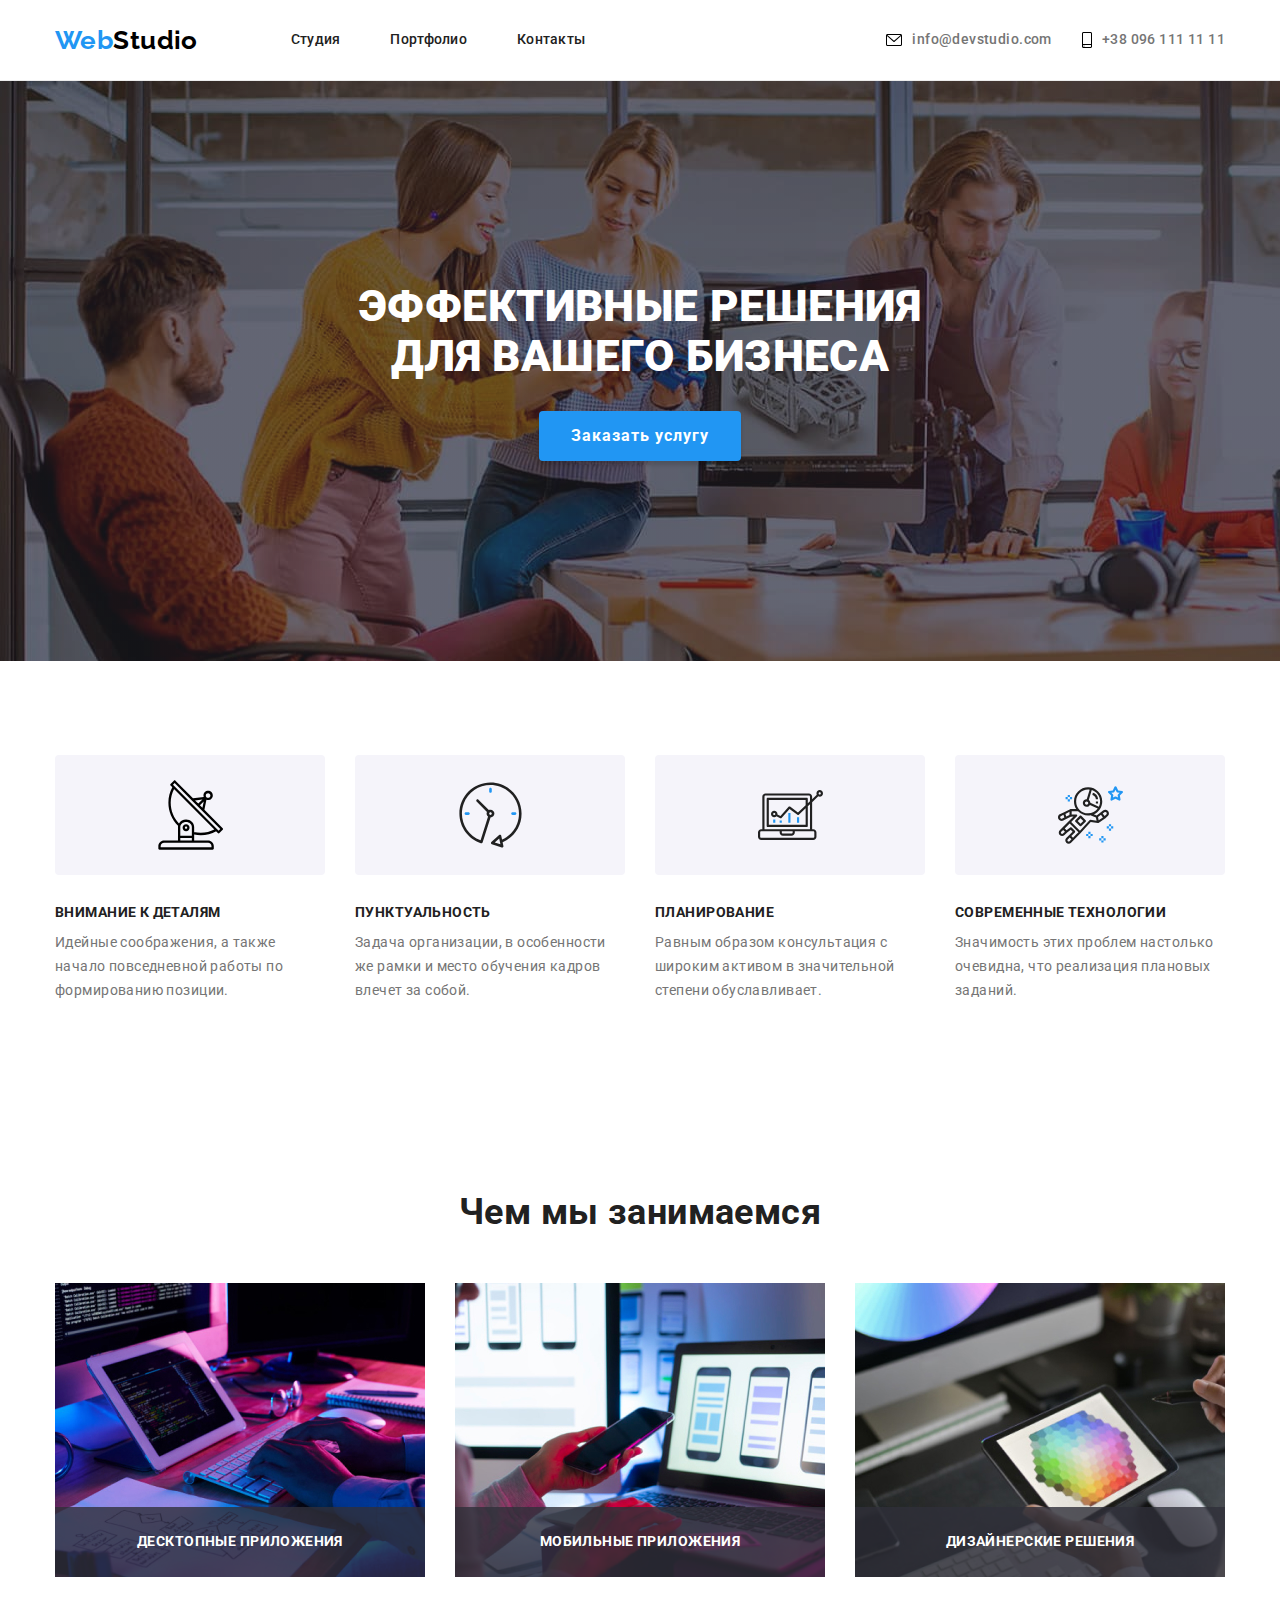
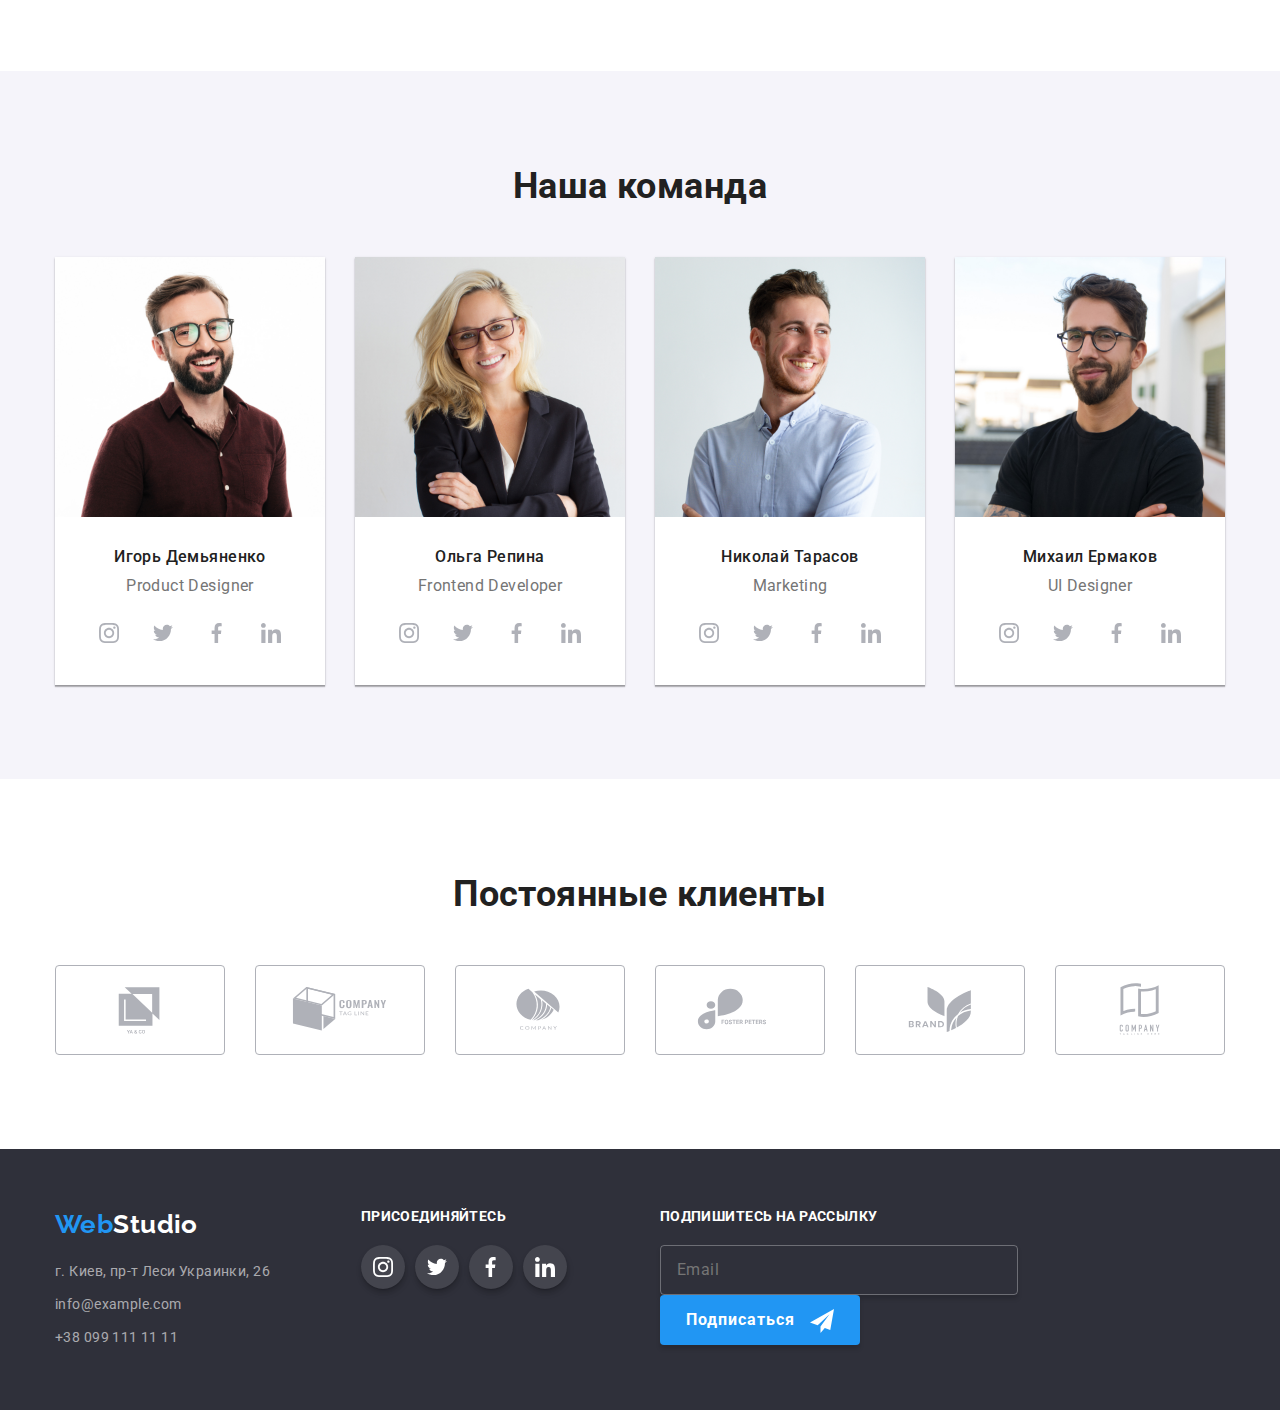
==== index.html @ 58803fa6 "Initial commit" ====
<!DOCTYPE html>
<html lang="ru">
  <head>
    <meta charset="UTF-8" />
    <meta http-equiv="X-UA-Compatible" content="IE=edge" />
    <meta name="viewport" content="width=device-width, initial-scale=1.0" />
    <link rel="stylesheet" href="css/normalize.css" />
    <link
      href="https://fonts.googleapis.com/css2?family=Raleway:wght@700&family=Roboto:wght@400;500;700;900&display=swap"
      rel="stylesheet"
    />
    <link rel="stylesheet" href="./css/style.css" />
    <title>Document</title>
  </head>
  <!--лого-->
  <body>
    <header class="header">
      <div class="container head-container">
        <nav class="nav">
          <a href="./index.html" class="main logo"
            ><span class="logo-style">Web</span><span class="logo-style2">Studio</span></a
          >
          <!--меню-->
          <ul class="nav menu-nav">
            <li class="menu-nav__link">
              <a href="./index.html" class="link nav-link"> Студия </a>
            </li>
            <li class="menu-nav__link">
              <a href="./portfolio.html" class="link nav-link">Портфолио </a>
            </li>
            <li class="menu-nav__link">
              <a href="./contacts.html" class="link nav-link">Контакты </a>
            </li>
          </ul>
          <ul class="menu-contacts">
            <li class="contacts-nav__item">
              <a href="mailto:info@devstudio.com" class="link contacts-nav__link">
                <svg class="item-link" width="16" height="12">
                  <use href="images/svg/sprite.svg#icon-mail"></use>
                </svg>
                info@devstudio.com</a
              >
            </li>
            <li class="contacts-nav__item">
              <a href="tel:+380961111111" class="link contacts-nav__link">
                <svg class="item-link" width="10" height="16">
                  <use href="images/svg/sprite.svg#icon-phone"></use>
                </svg>
                +38 096 111 11 11</a
              >
            </li>
          </ul>
        </nav>
      </div>
    </header>
    <!--модальное окно-->
    <div class="backdrop is-hidden" data-modal>
      <div class="modal">
        <button class="button-close" data-modal-close>
          <svg class="link-icon" width="11" height="11">
            <use href="images/svg/sprite.svg#icon-button-close"></use>
          </svg>
        </button>
        <p class="modal-title">Оставьте свои данные, мы вам перезвоним</p>
        <form>
          <div class="form-box">
            <label for="user-text" class="form-lebel">Имя</label>
            <div class="input-text">
              <input type="text" class="form-input" name="user-name" id="user-text" />
              <svg class="input-icon" width="18" height="18">
                <use href="images/svg/sprite.svg#icon-person-form"></use>
              </svg>
            </div>
          </div>
          <div class="form-box">
            <label class="form-lebel" >Телефон</label>
            <div class="input-text">
              <input type="tel" class="form-input" name="user-tel" id="user-tel_text" />
              <svg class="input-icon" width="18" height="18">
                <use href="images/svg/sprite.svg#icon-phone-form"></use>
              </svg>
            </div>
          </div>
          <div class="form-box">
            <label class="form-lebel">Почта</label>
            <div class="input-text">
              <input type="email" class="form-input" name="user-mail" id="user-mail_text;" />
              <svg class="input-icon" width="18" height="18">
                <use href="images/svg/sprite.svg#icon-mail-form"></use>
              </svg>
            </div>
          </div>
          <div class="form-box">
            <label for="user-comment" class="form-lebel">Комментарий</label>
            <textarea
              name="user-comment"
              id="user-comment"
              class="form-coment"
              placeholder="Введите текст"
            ></textarea>
          </div>
          <label class="modal-checkbox">
            <svg class="checkbox-icon">
              <use href="images/svg/sprite.svg#icon-icon-check"></use>
            </svg>
            <input class="checkbox-input" type="checkbox" name="agree" value="agree" />Соглашаюсь с
            рассылкой и принимаю <a href="#" download><u>Условия договора</u></a>
          </label>
          <button type="submit" class="modal-button">Отправить</button>
        </form>
      </div>
    </div>
    <!--шапка-->
    <main>
      <section class="hero-header">
        <div class="container">
          <h1 class="header-main">Эффективные решения для вашего бизнеса</h1>
          <button class="button-primary" data-modal-open>Заказать услугу</button>
        </div>
      </section>
      <!-- Наши ценности-->
      <section class="section features-section">
        <div class="container features-container">
          <ul class="list features">
            <li class="features-item">
              <div class="features-background">
                <svg class="features-logotype">
                  <use href="images/svg/sprite.svg#icon-antena"></use>
                </svg>
              </div>
              <h3 class="uptitle title-features">Внимание к деталям</h3>
              <p class="features-text">
                Идейные соображения, а также начало повседневной работы по формированию позиции.
              </p>
            </li>
            <li class="features-item">
              <div class="features-background">
                <svg class="features-logotype">
                  <use href="images/svg/sprite.svg#icon-time"></use>
                </svg>
              </div>
              <h3 class="uptitle title-features">Пунктуальность</h3>
              <p class="features-text">
                Задача организации, в особенности же рамки и место обучения кадров влечет за собой.
              </p>
            </li>
            <li class="features-item">
              <div class="features-background">
                <svg class="features-logotype">
                  <use href="images/svg/sprite.svg#icon-notebook"></use>
                </svg>
              </div>
              <h3 class="uptitle title-features">Планирование</h3>
              <p class="features-text">
                Равным образом консультация с широким активом в значительной степени обуславливает.
              </p>
            </li>
            <li class="features-item">
              <div class="features-background">
                <svg class="features-logotype">
                  <use href="images/svg/sprite.svg#icon-spaceman"></use>
                </svg>
              </div>
              <h3 class="uptitle title-features">Современные технологии</h3>
              <p class="features-text">
                Значимость этих проблем настолько очевидна, что реализация плановых заданий.
              </p>
            </li>
          </ul>
        </div>
      </section>
      <!--картинки-->
      <section class="section work">
        <div class="container work-container">
          <h2 class="section-title">Чем мы занимаемся</h2>
          <ul class="work-list">
            <li class="work-item">
              <img class="work-img" src="images/tablet.jpg" width="370" alt="планшет" />
              <p class="work-text">Десктопные приложения</p>
            </li>

            <li class="work-item">
              <img class="work-img" src="images/phone.jpg" width="370" alt="телефон" />
              <p class="work-text">Мобильные приложения</p>
            </li>
            <li class="work-item">
              <img class="work-img" src="images/color.jpg" width="370" alt="цвета на планшете" />
              <p class="work-text">Дизайнерские решения</p>
            </li>
          </ul>
        </div>
      </section>
      <!--команда-->
      <section class="section team-member-section">
        <div class="container member-container">
          <h2 class="section-title">Наша команда</h2>
          <ul class="team-list">
            <!--игорь-->
            <li class="team-item">
              <img src="images/1.jpg" alt="игорь" width="270" />
              <div class="team-name">
                <h3 lang="ru" class="team-members-name">Игорь Демьяненко</h3>
                <p lang="en" class="team-members-position">Product Designer</p>
                <ul class="social-link">
                  <li>
                    <a
                      href="https://www.instagram.com"
                      class="linked"
                      aria-label="кнопка инстаграм"
                    >
                      <svg class="link-logotype" width="20" height="20">
                        <use href="images/svg/sprite.svg#icon-instagram"></use>
                      </svg>
                    </a>
                  </li>
                  <li>
                    <a href="https://twitter.com" class="linked" aria-label="кнопка твитер">
                      <svg class="link-logotype" width="20" height="20">
                        <use href="images/svg/sprite.svg#icon-Twitter"></use>
                      </svg>
                    </a>
                  </li>
                  <li>
                    <a href="https://www.facebook.com/" class="linked" aria-label="кнопка фейсбук">
                      <svg class="link-logotype" width="20" height="20">
                        <use href="images/svg/sprite.svg#icon-Facebook"></use>
                      </svg>
                    </a>
                  </li>
                  <li>
                    <a href="https://www.linkedin.com/" class="linked" aria-label="кнопка линкедин">
                      <svg class="link-logotype" width="20" height="20">
                        <use href="images/svg/sprite.svg#icon-linkedin"></use>
                      </svg>
                    </a>
                  </li>
                </ul>
              </div>
            </li>
            <!--ольга-->
            <li class="team-item">
              <img src="images/2.jpg" alt="ольга" width="270" />
              <div class="team-name">
                <h3 lang="ru" class="team-members-name">Ольга Репина</h3>
                <p lang="en" class="team-members-position">Frontend Developer</p>
                <ul class="social-link">
                  <li>
                    <a
                      href="https://www.instagram.com"
                      class="linked"
                      aria-label="кнопка инстаграм"
                    >
                      <svg class="link-logotype" width="20" height="20">
                        <use href="images/svg/sprite.svg#icon-instagram"></use>
                      </svg>
                    </a>
                  </li>
                  <li>
                    <a href="https://twitter.com" class="linked" aria-label="кнопка твитер">
                      <svg class="link-logotype" width="20" height="20">
                        <use href="images/svg/sprite.svg#icon-Twitter"></use>
                      </svg>
                    </a>
                  </li>
                  <li>
                    <a href="https://www.facebook.com/" class="linked" aria-label="кнопка фейсбук">
                      <svg class="link-logotype" width="20" height="20">
                        <use href="images/svg/sprite.svg#icon-Facebook"></use>
                      </svg>
                    </a>
                  </li>
                  <li>
                    <a href="https://www.linkedin.com/" class="linked" aria-label="кнопка линкедин">
                      <svg class="link-logotype" width="20" height="20">
                        <use href="images/svg/sprite.svg#icon-linkedin"></use>
                      </svg>
                    </a>
                  </li>
                </ul>
              </div>
            </li>
            <!--николай-->
            <li class="team-item">
              <img src="images/3.jpg" alt="николай" width="270" />
              <div class="team-name">
                <h3 lang="ru" class="team-members-name">Николай Тарасов</h3>
                <p lang="en" class="team-members-position">Marketing</p>
                <ul class="social-link">
                  <li>
                    <a
                      href="https://www.instagram.com"
                      class="linked"
                      aria-label="кнопка инстаграм"
                    >
                      <svg class="link-logotype" width="20" height="20">
                        <use href="images/svg/sprite.svg#icon-instagram"></use>
                      </svg>
                    </a>
                  </li>
                  <li>
                    <a href="https://twitter.com" class="linked" aria-label="кнопка твитер">
                      <svg class="link-logotype" width="20" height="20">
                        <use href="images/svg/sprite.svg#icon-Twitter"></use>
                      </svg>
                    </a>
                  </li>
                  <li>
                    <a href="https://www.facebook.com/" class="linked" aria-label="кнопка фейсбук">
                      <svg class="link-logotype" width="20" height="20">
                        <use href="images/svg/sprite.svg#icon-Facebook"></use>
                      </svg>
                    </a>
                  </li>
                  <li>
                    <a href="https://www.linkedin.com/" class="linked" aria-label="кнопка линкедин">
                      <svg class="link-logotype" width="20" height="20">
                        <use href="images/svg/sprite.svg#icon-linkedin"></use>
                      </svg>
                    </a>
                  </li>
                </ul>
              </div>
            </li>
            <!--михаил-->
            <li class="team-item">
              <img src="images/4.jpg" alt="михаил" width="270" />
              <div class="team-name">
                <h3 lang="ru" class="team-members-name">Михаил Ермаков</h3>
                <p lang="en" class="team-members-position">UI Designer</p>
                <ul class="social-link">
                  <li>
                    <a
                      href="https://www.instagram.com"
                      class="linked"
                      aria-label="кнопка инстаграм"
                    >
                      <svg class="link-logotype" width="20" height="20">
                        <use href="images/svg/sprite.svg#icon-instagram"></use>
                      </svg>
                    </a>
                  </li>
                  <li>
                    <a href="https://twitter.com" class="linked" aria-label="кнопка твитер">
                      <svg class="link-logotype" width="20" height="20">
                        <use href="images/svg/sprite.svg#icon-Twitter"></use>
                      </svg>
                    </a>
                  </li>
                  <li>
                    <a href="https://www.facebook.com/" class="linked" aria-label="кнопка фейсбук">
                      <svg class="link-logotype" width="20" height="20">
                        <use href="images/svg/sprite.svg#icon-Facebook"></use>
                      </svg>
                    </a>
                  </li>
                  <li>
                    <a
                      href="https://www.linkedin.com/"
                      class="linked link"
                      aria-label="кнопка линкедин"
                    >
                      <svg class="link-logotype" width="20" height="20">
                        <use href="images/svg/sprite.svg#icon-linkedin"></use>
                      </svg>
                    </a>
                  </li>
                </ul>
              </div>
            </li>
          </ul>
        </div>
      </section>
      <section class="partners-container section">
        <div class="container">
          <h2 class="section-title">Постоянные клиенты</h2>
          <ul class="partners">
            <li class="partners-image">
              <a href="" class="partners-link">
                <svg class="partners-logotype" width="106" height="60">
                  <use href="images/svg/sprite.svg#icon-yaco"></use>
                </svg>
              </a>
            </li>
            <li class="partners-image">
              <a href="" class="partners-link">
                <svg class="partners-logotype" width="106" height="60">
                  <use href="images/svg/sprite.svg#icon-companyhere"></use>
                </svg>
              </a>
            </li>
            <li class="partners-image">
              <a href="" class="partners-link">
                <svg class="partners-logotype" width="106" height="60">
                  <use href="images/svg/sprite.svg#icon-company"></use>
                </svg>
              </a>
            </li>
            <li class="partners-image">
              <a href="" class="partners-link">
                <svg class="partners-logotype" width="106" height="60">
                  <use href="images/svg/sprite.svg#icon-foster"></use>
                </svg>
              </a>
            </li>
            <li class="partners-image">
              <a href="" class="partners-link">
                <svg class="partners-logotype" width="106" height="60">
                  <use href="images/svg/sprite.svg#icon-brand"></use>
                </svg>
              </a>
            </li>
            <li class="partners-image">
              <a href="" class="partners-link">
                <svg class="partners-logotype" width="106" height="60">
                  <use href="images/svg/sprite.svg#icon-companytag"></use>
                </svg>
              </a>
            </li>
          </ul>
        </div>
      </section>
    </main>
    <!-- контакты -->
    <footer class="footer-page">
      <div class="container footer-container">
        <div class="footer-flex">
          <a href="./index.html" class="logo logo-second" aria-current="true"
            ><span class="logo-style">Web</span><span class="logo-footer">Studio</span></a
          >
          <address class="address">
            <a
              href="https://goo.gl/maps/JxThb7ZL6yc4Fho2A"
              target="_blank"
              class="link footer-nav__link"
            >
              г. Киев, пр-т Леси Украинки, 26</a
            >
            <a href="mailto:info@example.com" class="link footer-nav__link">info@example.com</a>
            <a href="tel:+38099111111" class="link footer-nav__link">+38 099 111 11 11</a>
          </address>
        </div>
        <div class="footer-social">
          <h2 class="join">присоединяйтесь</h2>
          <ul class="social-link footer-link">
            <li class="item">
              <a href="https://instagram.com" class="linked" aria-label="кнопка инстаграм">
                <svg class="link-icon" width="20" height="20">
                  <use href="images/svg/sprite.svg#icon-instagram"></use>
                </svg>
              </a>
            </li>
            <li class="item">
              <a href="https://twitter.com" class="linked" aria-label="кнопка твитер">
                <svg class="link-icon" width="20" height="20">
                  <use href="images/svg/sprite.svg#icon-Twitter"></use>
                </svg>
              </a>
            </li>
            <li class="item">
              <a href="https://facebook.com" class="linked" aria-label="кнопка фейсбук">
                <svg class="link-icon" width="20" height="20">
                  <use href="images/svg/sprite.svg#icon-Facebook"></use>
                </svg>
              </a>
            </li>
            <li class="item">
              <a href="https://linkedin.com" class="linked" aria-label="кнопка линкедин">
                <svg class="link-icon" width="20" height="20">
                  <use href="images/svg/sprite.svg#icon-linkedin"></use>
                </svg>
              </a>
            </li>
          </ul>
        </div>
        <div class="mail-form">
          <p class="footer-sub">Подпишитесь на рассылку</p>
          <form class="sub">
            <input type="email" name ="mail" id="mail" placeholder="Email" class="mail-input" />
            <button type="submit" class="mail-button">
              Подписаться
              <svg class="mail-send" width="24" height="24">
                <use href="images/svg/sprite.svg#icon-icon-send"></use>
              </svg>
            </button> 
          </form>
        </div>
      </div>
    </footer>
    <script src="js/modal.js"></script>
  </body>
</html>
---- css/style.css ----
:root {
  --primary-text-color: #212121;
  --secondary-text-color: #757575;
  --accent-color: #2196f3;
  --primary-white-color: #ffffff;
  --footer-text-color: rgba(255, 255, 255, 0.6);
  --site-devs-text-color: rgba(255, 255, 255, 0.4);
  --secondary-bg-color: #f5f4fa;
  --work-title-bg: rgba(47, 48, 58, 0.8);
  --footer-bg-color: #2f303a;
  --clients-logos-bg: #afb1b8;
  --ftr-social-logos-bg: rgba(255, 255, 255, 0.1);
  --transition-duration: 250ms;
  --transition-timing-function: cubic-bezier(0.4, 0, 0.2, 1);
}

/* main */
body {
  font-family: 'Roboto', sans-serif;
  color: var(--primary-text-color);
  font-size: 14px;
  letter-spacing: 0.03em;
  line-height: 1.14;
  font-weight: 400;
  background-color: var(--primary-white-color);
}

h1,
h2,
h3,
h4,
h5,
h6,
p {
  margin: 0;
}


ul {
  list-style: none;
  padding: 0;
  margin: 0;
}

a {
  text-decoration: none;
}

img {
  display: block;
  max-width: 100%;
  height: auto;
}
.list {
  list-style: none;
  margin: 0;
  padding-left: 0;
}

.container {
  margin-left: auto;
  margin-right: auto;
  padding-left: 15px;
  padding-right: 15px;
  width: 1200px;
}

/* header */
.header {
  background-color: var(--primary-white-color);
  border-bottom: 1px solid #ececec;
}

.nav {
  display: flex;
  align-items: center;
  padding: 0;
}

.link {
  display: block;
  color: var(--primary-text-color);
}

.nav-link {
  display: block;
  padding-top: 32px;
}

.nav-info {
  padding-top: 32px;
  padding-bottom: 32px;
  color: var(--secondary-text-color);
}

svg.main-link {
  width: 16px;
  height: 12px;
}

.item-link {
  margin-right: 10px;
}

/* logo */

.logo {
  font-family: 'Raleway', sans-serif;
  font-weight: 700;
  font-size: 26px;
  line-height: 1.19;
  margin-right: 93px;
}

.logo.logo-second {
  color: var(--primary-white-color);
}

.logo .logo-style {
  color: #2196f3;
}

.logo-style2 {
  color: black;
}

.logo-footer {
  color: white;
}

/* шапка */

.menu-nav {
  display: flex;
  font-family: Roboto;
  font-style: normal;
  font-weight: 500;
  font-size: 14px;
  line-height: 1.14;
  letter-spacing: 0.02em;
  color: #212121;
}

.menu-contacts {
  display: flex;
  margin-left: auto;
  padding: 0;
  align-items: center;
}

.menu-contacts .link {
  color: var(--secondary-text-color);
  font-family: Roboto;
  font-style: normal;
  font-weight: 500;
}
/* button */
.header-main {
  margin: 0 auto;
  color: white;
  text-align: center;
  font-size: 44px;
  font-weight: 900;
  text-transform: uppercase;
  margin-top: 0px;
  margin-bottom: 30px;
  width: 646px;
}

.button {
  display: inline-block;
  color: white;
  background-color: #2196f3;
  font-size: 16px;
  display: inline-block;
  border: 4px;
  border-color: transparent;
}

.button-primary {
  border: none;
  font-size: 16px;
  background-color: #2196f3;
  box-shadow: 0px 4px 4px rgba(0, 0, 0, 0.15);
  border-radius: 4px;
  text-align: center;
  letter-spacing: 0.06em;
  color: white;
  margin: 0 auto;
  display: block;
  font-weight: 700;
  padding: 10px 32px;
  cursor: pointer;
  line-height: 1.87;
}

.button.second {
  font-weight: 500;
  line-height: 1.62;
  letter-spacing: 0.03em;
  color: var(--primary-text-color);
  background-color: var(--secondary-bg-color);
}

.nav .link:hover,
.nav .link:focus {
  color: var(--accent-color);
  transition-property: opacity;
  transition-duration: var(--transition-duration);
  transition-timing-function: var(--transition-timing-function);
}

/* modal-window */
.backdrop.is-hidden {
  visibility: hidden;
  opacity: 0;
  pointer-events: none;
}

.backdrop {
  position: fixed;
  top: 0;
  left: 0;
  width: 100%;
  height: 100%;
  background-color: rgba(0, 0, 0, 0.2);
  transition-property: opacity;
  transition-duration: var(--transition-duration);
  transition-timing-function: var(--transition-timing-function);
}
.modal {
  padding: 40px;
  position: absolute;
  top: 50%;
  left: 50%;
  transform: translateX(-50%) translateY(-50%);
  width: 528px;
  height: 581px;
  background-color: var(--primary-white-color);
  box-shadow: 0px 1px 3px rgba(0, 0, 0, 0.12), 0px 1px 1px rgba(0, 0, 0, 0.14),
    0px 2px 1px rgba(0, 0, 0, 0.2);
  border-radius: 4px;
  transition-property: transform;
  transition-duration: var(--transition-duration);
  transition-timing-function: var(--transition-timing-function);
}
.button-close {
  position: absolute;
  top: 8px;
  right: 8px;
  background-color: rgba(0, 0, 0, 0);
  border: 1px solid currentColor;
  width: 30px;
  height: 30px;
  border-radius: 50%;
  color: rgba(0, 0, 0, 0.1);
  cursor: pointer;
  transition-property: color;
  transition-duration: var(--transition-duration);
  transition-timing-function: var(--transition-timing-function);
}
.modal-title {
  font-family: Roboto;
  font-style: normal;
  font-weight: bold;
  font-size: 20px;
  line-height: 1.15;
  text-align: center;
  letter-spacing: 0.03em;
  color: #212121;
  margin-bottom: 30px;
}
.form-lebel {
  font-family: Roboto;
  font-style: normal;
  font-weight: normal;
  font-size: 12px;
  line-height: 1.16;
  letter-spacing: 0.01em;
  color: #757575;
}
.form-input {
  width: 100%;
  height: 40px;
  border: 1px solid rgba(33, 33, 33, 0.2);
  box-sizing: border-box;
  border-radius: 4px;
  margin-bottom: 10px;
  cursor: pointer;
  padding-left: 42px;
  transition: 250ms;
}
.form-input:hover {
  border-color: var(--accent-color);
}
.input-text:hover .input-icon {
  fill: var(--accent-color);
}

.input-text {
  position: relative;
}

.input-icon {
  position: absolute;
  left: 14px;
  top: 13px;
  transition: 250ms var(--transition-timing-function);
}
.form-agree {
  padding-top: 20px;
  padding-bottom: 30px;
}
.form-coment {
  width: 100%;
  height: 120px;
  border: 1px solid rgba(33, 33, 33, 0.2);
  border-radius: 4px;
  padding: 12px 16px;
  resize: none;
}
.form-coment:hover {
  border-color: var(--accent-color);
}

.modal-checkbox {
  font-size: 14px;
  line-height: 1.71;
  letter-spacing: 0.03em;
  color: #757575;
  display: flex;
  align-items: center;
}
.checkbox-icon {
  width: 16px;
  height: 15px;
  fill: #ffffff;
  position: absolute;
  z-index: 1;
}
.checkbox-input {
  width: 16px;
  height: 15px;
  margin-right: 7px;
  border: 2px solid var(--primary-text-color);
  border-radius: 2px;
  appearance: none;
  position: relative;
}
.modal-checkbox a {
  color: var(--accent-color);
  padding-left: 5px;
}
.checkbox-input:checked {
  background-color: var(--accent-color);
  border-color: var(--accent-color);
}
.modal-button {
  display: block;
  margin: 0 auto;
  width: 200px;
  min-height: 50px;
  background-color: #188ce8;
  box-shadow: 0px 4px 4px rgb(0 0 0 / 15%);
  border-radius: 4px;
  border: #188ce8;
  font-weight: 700;
  font-size: 16px;
  line-height: 1.87;
  letter-spacing: 0.06em;
  color: #ffffff;
  margin-top: 30px;
  cursor: pointer;
}

/* features */
.features {
  display: flex;
  padding: 0;
  margin-left: auto;
  margin-right: auto;
}

.uptitle.title-features {
  color: var(--primary-text-color);
  margin-bottom: 10px;
}

.features-text {
  line-height: 1.71;
  color: var(--secondary-text-color);
}

.uptitle {
  font-size: inherit;
  font-weight: 700;
  text-transform: uppercase;
}

.features-item {
  width: 270px;
}

.features-item:not(:last-child) {
  margin-right: 30px;
}

.features-background {
  display: flex;
  margin-bottom: 30px;
  width: 270px;
  height: 120px;
  background-color: #f5f4fa;
  border-radius: 4px;
  justify-content: center;
  align-items: center;
}

.features-background {
  display: flex;
  margin-bottom: 30px;
  width: 270px;
  height: 120px;
  background-color: #f5f4fa;
  border-radius: 4px;
  justify-content: center;
  align-items: center;
}

.features-logotype {
  display: flex;
  width: 65px;
  height: 70px;
}

/* Work */

.uptitle.work-title {
  color: var(--primary-white-color);
  background: var(--work-title-bg);
}
.work {
  padding-top: 0;
}

.work-list {
  display: flex;
}

.work-item {
  margin-right: 30px;
  position: relative;
}

.work-item:last-child {
  margin-right: 0;
}

.work-text {
  position: absolute;
  bottom: 0;
  width: 100%;
  height: 70px;
  display: flex;
  justify-content: center;
  align-items: center;
  color: #ffffff;
  background-color: rgba(47, 48, 58, 0.8);
  font-weight: 700;
  font-size: 14px;
  line-height: 1.1;
  letter-spacing: 0.03em;
  text-transform: uppercase;
}

/* section-title */

.section-title {
  margin: 0;
  margin-bottom: 50px;
  margin-left: auto;
  margin-right: auto;
  text-align: center;
  font-size: 36px;
  font-weight: 700;
  line-height: 1.17;
  color: var(--primary-text-color);
}
.section {
  padding-top: 94px;
  padding-bottom: 94px;
}

/* team */

.team {
  font-size: 16px;
  line-height: 1.19;
  width: 1200px;
  height: 600px;
  left: 0px;
  top: 80px;
  margin-left: auto;
  margin-right: auto;
  padding-top: 200px;
  padding-bottom: 280px;
}

.team .team-members-name {
  font-size: inherit;
  font-weight: 500;
  color: var(--primary-text-color);
}

.team-members-name {
  font-weight: 500;
  font-size: 16px;
  line-height: 1.19;
  text-align: center;
  margin-bottom: 10px;
}

.team .team-members-position {
  color: var(--secondary-text-color);
}
.team-member-section {
  background: #f5f4fa;
}

.team-list {
  display: flex;
}

.team-item {
  background: #ffffff;
  box-shadow: 0px 2px 1px 0px #00000033, 0px 1px 1px 0px #00000024, 0px 1px 3px 0px #0000001f;
}

.team-list .team-item {
  margin-right: 30px;
}

.team-item:last-child {
  margin-right: 0;
}

.team-name {
  padding: 30px;
  text-align: center;
}

.team-members-position {
  font-size: 16px;
  line-height: 1.187;
  color: var(--secondary-text-color);
  text-align: center;
  margin-bottom: 16px;
}
.social-link {
  display: flex;
  margin-right: auto;
  margin-left: auto;
  padding: 0;
  width: 206px;
  height: 44px;
}

.social-link > li {
  margin-right: 10px;
}

.linked {
  display: flex;
  align-items: center;
  width: 44px;
  height: 44px;
  border-radius: 50%;
  background-size: 20px;
  background-repeat: no-repeat;
  background-position: center;
}
/*team text */

.team-text {
  text-align: center;
  font-size: 36px;
  font-weight: 700;
  line-height: 1.17;
  color: var(--primary-text-color);
}
/*clients */
.partners {
  display: flex;
  justify-content: space-between;
}

.partners-image {
  display: flex;
}

.partners-link {
  display: flex;
  width: 170px;
  height: 90px;
  fill: var(--clients-logos-bg);
  border: 1px solid #afb1b8;
  border-radius: 4px;
  justify-content: center;
  align-items: center;
}

.partners-link:hover,
.partners-link:focus {
  transition-property: opacity;
  transition-duration: var(--transition-duration);
  transition-timing-function: var(--transition-timing-function);
  border: 1px solid var(--accent-color);
  fill: var(--accent-color);
}
.partners-logotype:hover {
  transition-property: opacity;
  transition-duration: var(--transition-duration);
  transition-timing-function: var(--transition-timing-function);
}

/* Адрес */

.address .link {
  font-style: normal;
  line-height: 1.71;
  color: var(--footer-text-color);
}

.address .link.address-item {
  color: white;
}

.button.second:hover,
.button.second:focus {
  transition-property: opacity;
  transition-duration: var(--transition-duration);
  transition-timing-function: var(--transition-timing-function);
  color: #ffffff;
}

/* footer */

.footer-page {
  display: flex;
  background-color: #2f303a;
  padding: 60px 0;
}
.footer-page .logo {
  display: block;
  color: var(--primary-white-color);
  margin-bottom: 20px;
}
.footer-nav__link {
  display: block;
  align-items: center;
  margin-bottom: 9px;
}
.footer-nav__link:last-child {
  margin-bottom: 0;
}

.footer-nav__link:hover,
.footer-nav__link:focus {
  transition-property: opacity;
  transition-duration: var(--transition-duration);
  transition-timing-function: var(--transition-timing-function);
  color: var(--accent-color);
}
.footer-nav__link:last-child {
  margin-bottom: 0;
}

.footer-nav__link:hover,
.footer-nav__link:focus {
  transition-property: opacity;
  transition-duration: var(--transition-duration);
  transition-timing-function: var(--transition-timing-function);
  color: var(--accent-color);
}
.footer-nav__link {
  display: block;
  align-items: center;
  margin-bottom: 9px;
}
.footer-nav__link {
  display: block;
  align-items: center;
  margin-bottom: 9px;
}
.footer-nav__link {
  display: block;
  align-items: center;
  margin-bottom: 9px;
}
.footer-link {
  justify-content: space-between;
}
.footer-link .linked {
  box-shadow: 1px 4px 6px 0px #00000029, 0px 4px 4px 0px #0000000f, 0px 1px 1px 0px #0000001f;
  display: flex;
  background-color: rgba(255, 255, 255, 0.1);

  transition-property: background-color;
  transition-duration: var(--transition-duration);
  transition-timing-function: var(--transition-timing-function);
}
.footer-nav__link {
  display: block;
  align-items: center;
  margin-bottom: 9px;
}
.footer-container {
  display: flex;
}

.footer-container p {
  margin-top: 0;
  margin-bottom: 20px;
  font-weight: 700;
  line-height: 1.14;
  text-transform: uppercase;
  color: var(--primary-white-color);
}

.footer-social {
  margin-left: 70px;
}

.footer-link {
  justify-content: space-between;
}
.footer-link .linked {
  box-shadow: 1px 4px 6px 0px #00000029, 0px 4px 4px 0px #0000000f, 0px 1px 1px 0px #0000001f;
  display: flex;
  background-color: rgba(255, 255, 255, 0.1);

  transition-property: background-color;
  transition-duration: var(--transition-duration);
  transition-timing-function: var(--transition-timing-function);
}

.footer-link {
  justify-content: space-between;
}
.footer-link .linked {
  box-shadow: 1px 4px 6px 0px #00000029, 0px 4px 4px 0px #0000000f, 0px 1px 1px 0px #0000001f;
  display: flex;
  background-color: rgba(255, 255, 255, 0.1);

  transition-property: background-color;
  transition-duration: var(--transition-duration);
  transition-timing-function: var(--transition-timing-function);
}

.footer-link .link-icon {
  fill: var(--primary-white-color);
}
/* portfolio */

.menu .link {
  color: var(--accent-color);
}

.button .second {
  font-family: Roboto;
  font-style: normal;
  font-weight: 500;
  font-size: 16px;
  line-height: 1.62;
  text-align: center;
  letter-spacing: 0.03em;
}

.portfolio-main {
  margin-top: 0;
  margin-bottom: 4px;
  font-weight: 700;
  color: var(--primary-text-color);

  font-size: 18px;
  line-height: 2;
  letter-spacing: 0.05em;
}

.portfolio-text {
  font-family: Roboto;
  font-style: normal;
  font-weight: normal;
  font-size: 16px;
  line-height: 1.87;
  letter-spacing: 0.03em;
  color: #757575;
}

/* конец портфолио */

.button.second:hover,
.button.second:focus {
  color: var(--primary-white-color);
  background-color: var(--accent-color);
  transition-property: opacity;
  transition-duration: var(--transition-duration);
  transition-timing-function: var(--transition-timing-function);
}

.nav-link {
  position: relative;
  line-height: 1.14;
}

.nav-link::after {
  content: '';
  left: 0;
  bottom: 0;
  position: absolute;
  display: block;
  width: 100%;
  height: 4px;
  background-color: #2196f3;

  opacity: 0;
  transition: opacity 250ms var(--transition-timing-function);
}

.nav-link:hover::after {
  opacity: 1;
  transition-duration: var(--transition-duration);
  transition-timing-function: var(--transition-timing-function);
}

.menu-nav__link a {
  display: block;
  padding-top: 32px;
  padding-bottom: 32px;
}

.menu-nav__link {
  margin-right: 50px;
}

.menu-nav__link:last-child {
  margin-right: 0;
}

.hero-header {
  background: #2f303a;
  padding: 200px 0;
  background-image: linear-gradient(rgba(47, 48, 58, 0.4), rgba(47, 48, 58, 0.4)),
    url(../images/img-fon.jpg);
}

.contacts-nav__item {
  align-items: center;

  margin-right: 30px;
}
.contacts-nav__item:last-child {
  margin-right: 0;
}
.contacts-nav__link {
  display: flex;
  align-items: center;
}

.contacts-nav__link:hover .item-link {
  fill: var(--accent-color);
}

/* рассылка */
.mail-form {
  margin-left: 93px;

}
.footer-sub {
  font-weight: 700;
  font-size: 14px;
  line-height: 1.14;
  letter-spacing: 0.03em;
  text-transform: uppercase;
  color: #ffffff;
  margin-bottom: 20px;
}
.mail-input {
  width: 358px;
  min-height: 50px;
  background: transparent;
  border: 1px solid #ffffff4d;
  box-shadow: 0px 4px 4px 0px #00000026;
  border-radius: 4px;
  margin-right: 12px;
  font-size: 16px;
  line-height: 1.25;
  letter-spacing: 0.03em;
  color: rgba(255, 255, 255, 0.6);
  padding-left: 16px;
}
.mail-button {
  width: 200px;
  min-height: 50px;
  font-weight: 700;
  font-size: 16px;
  line-height: 1.87;
  letter-spacing: 0.06em;
  color: #ffffff;
  background: var(--accent-color);
  box-shadow: 0px 4px 4px rgb(0 0 0 / 15%);
  border: var(--accent-color);
  border-radius: 4px;
}
.mail-send {
  vertical-align: middle;
  margin-left: 10px;
}

/* portfolio */

.filter {
  display: flex;
  justify-content: center;
  margin-right: auto;
  margin-left: auto;
}

.filter {
  margin-bottom: 56px;
}

.filter_item:not(:last-child) {
  margin-right: 8px;
}

.second {
  display: inline-block;
  padding: 6px;
  padding-right: 22px;
  padding-left: 22px;
  border-radius: 4px;
  font-weight: 500;
  line-height: 1.62;
  letter-spacing: 0.03em;
  color: var(--primary-text-color);
  background-color: var(--secondary-bg-color);
}

.product {
  display: flex;
  flex-wrap: wrap;
  align-items: center;
  margin-right: -30px;
  margin-bottom: -30px;
  overflow: hidden;
}

.product-item {
  width: 370px;
  width: calc(100% / 3 - 30px);
  margin-right: 30px;
  margin-bottom: 30px;
}

.product-item:hover .text-card {
  transform: translateY(0);
  transition-duration: var(--transition-duration);
  transition-timing-function: var(--transition-timing-function);
}

.product__content {
  border: 1px solid #eeeeee;
  padding: 20px 24px;
}

.portfolio-text {
  margin: 0;
  font-size: 16px;
  line-height: 1.87;
  color: var(--secondary-text-color);
}
.social-link .link-logotype {
  display: inline-block;
  fill: var(--clients-logos-bg);
}

.link-logotype {
  margin-left: auto;
  margin-right: auto;
}

.join {
  margin-bottom: 20px;
  color: white;
  font-weight: 700;
  font-size: 14px;
  line-height: 1.14;
  text-transform: uppercase;
  text-align: left;
}

.social-link .linked:hover,
.social-link .linked:focus {
  background-color: var(--accent-color);
}

.link-icon:hover,
.link-icon:focus {
  transition-property: opacity;
  transition-duration: var(--transition-duration);
  transition-timing-function: var(--transition-timing-function);
}

.link-icon {
  margin-left: auto;
  margin-right: auto;
}

.social-link .linked:hover > .link-logotype,
.social-link .linked:focus > .link-logotype {
  fill: var(--primary-white-color);
  transition-duration: var(--transition-duration);
  transition-timing-function: var(--transition-timing-function);
}

.overlay {
  position: relative;
  overflow: hidden;
}

.overlay .text-card {
  position: absolute;
  top: 0;
  right: 0;
  font-size: 18px;
  line-height: 1.55;
  color: var(--primary-white-color);
  margin: 0;
  padding: 63px 24px;
  opacity: 1;
  background-color: rgba(33, 150, 243, 0.9);
  transform: translateY(101%);
  transition: transform 250ms var(--transition-timing-function);
}
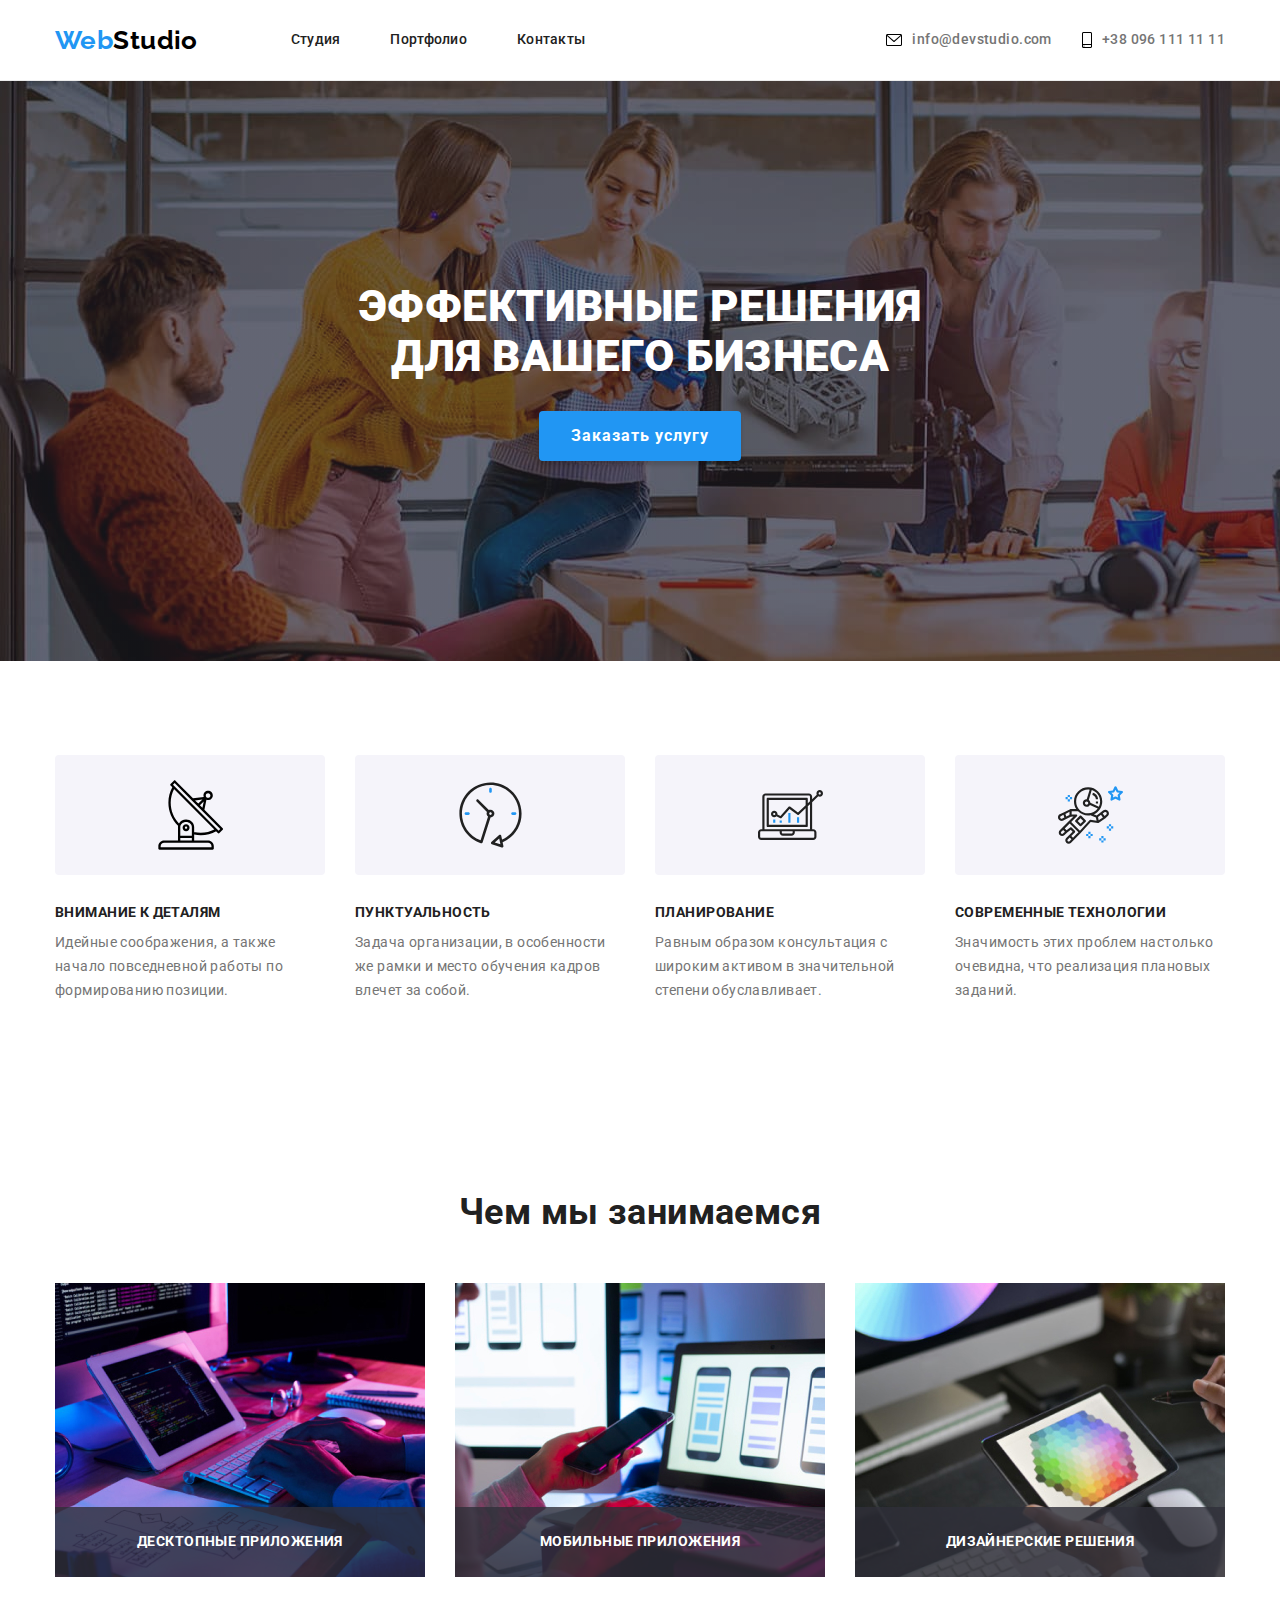
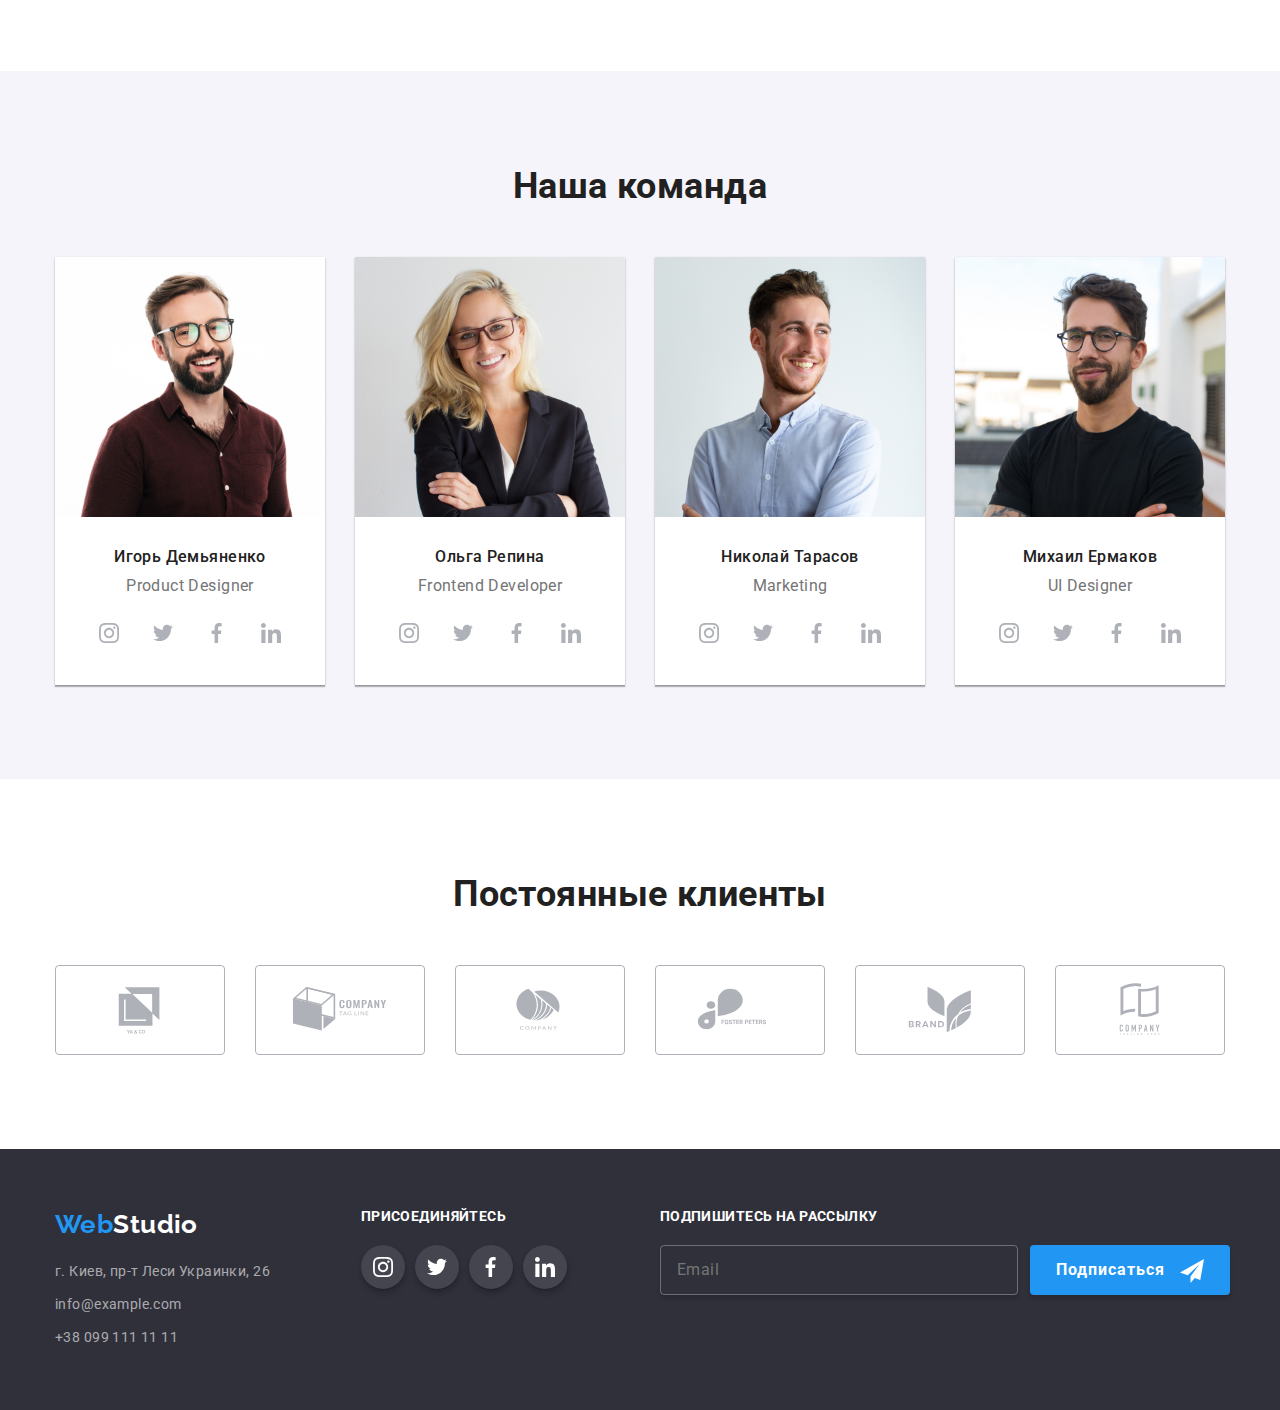
==== commit 6bd37e18: "Add files via upload" ====
--- a/index.html
+++ b/index.html
@@ -10,6 +10,7 @@
       rel="stylesheet"
     />
     <link rel="stylesheet" href="./css/style.css" />
+    <link rel="stylesheet" href="./css/main.min.css">
     <title>Document</title>
   </head>
   <!--лого-->
@@ -17,25 +18,25 @@
     <header class="header">
       <div class="container head-container">
         <nav class="nav">
-          <a href="./index.html" class="main logo"
+          <a href="./index.html" class="logo"
             ><span class="logo-style">Web</span><span class="logo-style2">Studio</span></a
           >
           <!--меню-->
           <ul class="nav menu-nav">
-            <li class="menu-nav__link">
-              <a href="./index.html" class="link nav-link"> Студия </a>
-            </li>
-            <li class="menu-nav__link">
-              <a href="./portfolio.html" class="link nav-link">Портфолио </a>
-            </li>
-            <li class="menu-nav__link">
-              <a href="./contacts.html" class="link nav-link">Контакты </a>
+            <li class="menu-nav__item">
+              <a href="./index.html" class="link menu-nav__link"> Студия </a>
+            </li>
+            <li class="menu-nav__item">
+              <a href="./portfolio.html" class="link menu-nav__link">Портфолио </a>
+            </li>
+            <li class="menu-nav__item">
+              <a href="./contacts.html" class="link menu-nav__link">Контакты </a>
             </li>
           </ul>
           <ul class="menu-contacts">
             <li class="contacts-nav__item">
               <a href="mailto:info@devstudio.com" class="link contacts-nav__link">
-                <svg class="item-link" width="16" height="12">
+                <svg class="contacts-nav__icon" width="16" height="12">
                   <use href="images/svg/sprite.svg#icon-mail"></use>
                 </svg>
                 info@devstudio.com</a
@@ -43,7 +44,7 @@
             </li>
             <li class="contacts-nav__item">
               <a href="tel:+380961111111" class="link contacts-nav__link">
-                <svg class="item-link" width="10" height="16">
+                <svg class="contacts-nav__icon" width="10" height="16">
                   <use href="images/svg/sprite.svg#icon-phone"></use>
                 </svg>
                 +38 096 111 11 11</a
@@ -73,7 +74,7 @@
             </div>
           </div>
           <div class="form-box">
-            <label class="form-lebel" >Телефон</label>
+            <label class="form-lebel">Телефон</label>
             <div class="input-text">
               <input type="tel" class="form-input" name="user-tel" id="user-tel_text" />
               <svg class="input-icon" width="18" height="18">
@@ -115,7 +116,7 @@
       <section class="hero-header">
         <div class="container">
           <h1 class="header-main">Эффективные решения для вашего бизнеса</h1>
-          <button class="button-primary" data-modal-open>Заказать услугу</button>
+          <button class="header-main__button" data-modal-open>Заказать услугу</button>
         </div>
       </section>
       <!-- Наши ценности-->
@@ -423,7 +424,7 @@
     <!-- контакты -->
     <footer class="footer-page">
       <div class="container footer-container">
-        <div class="footer-flex">
+        <div class="footer-container__flex">
           <a href="./index.html" class="logo logo-second" aria-current="true"
             ><span class="logo-style">Web</span><span class="logo-footer">Studio</span></a
           >
@@ -475,13 +476,13 @@
         <div class="mail-form">
           <p class="footer-sub">Подпишитесь на рассылку</p>
           <form class="sub">
-            <input type="email" name ="mail" id="mail" placeholder="Email" class="mail-input" />
+            <input type="email" name="mail" id="mail" placeholder="Email" class="mail-input" />
             <button type="submit" class="mail-button">
               Подписаться
               <svg class="mail-send" width="24" height="24">
                 <use href="images/svg/sprite.svg#icon-icon-send"></use>
               </svg>
-            </button> 
+            </button>
           </form>
         </div>
       </div>
--- a/css/style.css
+++ b/css/style.css
@@ -35,7 +35,6 @@
   margin: 0;
 }
 
-
 ul {
   list-style: none;
   padding: 0;
@@ -82,9 +81,32 @@
   color: var(--primary-text-color);
 }
 
-.nav-link {
-  display: block;
+.menu-nav__link {
   padding-top: 32px;
+}
+.menu-nav__link {
+  position: relative;
+  line-height: 1.14;
+}
+
+.menu-nav__link::after {
+  content: '';
+  left: 0;
+  bottom: 0;
+  position: absolute;
+  display: block;
+  width: 100%;
+  height: 4px;
+  background-color: #2196f3;
+
+  opacity: 0;
+  transition: opacity 250ms var(--transition-timing-function);
+}
+
+.menu-nav__link:hover::after {
+  opacity: 1;
+  transition-duration: var(--transition-duration);
+  transition-timing-function: var(--transition-timing-function);
 }
 
 .nav-info {
@@ -98,8 +120,24 @@
   height: 12px;
 }
 
-.item-link {
+.contacts-nav__icon {
   margin-right: 10px;
+}
+.contacts-nav__item {
+  align-items: center;
+
+  margin-right: 30px;
+}
+.contacts-nav__item:last-child {
+  margin-right: 0;
+}
+.contacts-nav__link {
+  display: flex;
+  align-items: center;
+}
+
+.contacts-nav__link:hover .contacts-nav__icon {
+  fill: var(--accent-color);
 }
 
 /* logo */
@@ -177,7 +215,7 @@
   border-color: transparent;
 }
 
-.button-primary {
+.header-main__button {
   border: none;
   font-size: 16px;
   background-color: #2196f3;
@@ -245,6 +283,8 @@
   transition-timing-function: var(--transition-timing-function);
 }
 .button-close {
+  display: flex;
+  align-items: center;
   position: absolute;
   top: 8px;
   right: 8px;
@@ -259,6 +299,10 @@
   transition-duration: var(--transition-duration);
   transition-timing-function: var(--transition-timing-function);
 }
+.button-close:hover .link-icon {
+  fill: var(--accent-color);
+}
+
 .modal-title {
   font-family: Roboto;
   font-style: normal;
@@ -270,7 +314,16 @@
   color: #212121;
   margin-bottom: 30px;
 }
+.form-box {
+  margin-bottom: 10px;
+}
+.form-box:last-child {
+  margin-bottom: 20px;
+}
+
 .form-lebel {
+  display: block;
+  margin-bottom: 4px;
   font-family: Roboto;
   font-style: normal;
   font-weight: normal;
@@ -285,13 +338,16 @@
   border: 1px solid rgba(33, 33, 33, 0.2);
   box-sizing: border-box;
   border-radius: 4px;
-  margin-bottom: 10px;
   cursor: pointer;
   padding-left: 42px;
-  transition: 250ms;
+  transition: 250ms var(--transition-timing-function);
 }
 .form-input:hover {
   border-color: var(--accent-color);
+}
+.form-input:focus {
+  border-color: var(--accent-color);
+  outline: var(--accent-color);
 }
 .input-text:hover .input-icon {
   fill: var(--accent-color);
@@ -318,6 +374,10 @@
   border-radius: 4px;
   padding: 12px 16px;
   resize: none;
+}
+.form-coment:focus {
+  border-color: var(--accent-color);
+  outline: var(--accent-color);
 }
 .form-coment:hover {
   border-color: var(--accent-color);
@@ -796,6 +856,25 @@
   letter-spacing: 0.03em;
   color: #757575;
 }
+.overlay {
+  position: relative;
+  overflow: hidden;
+}
+
+.overlay .text-card {
+  position: absolute;
+  top: 0;
+  right: 0;
+  font-size: 18px;
+  line-height: 1.55;
+  color: var(--primary-white-color);
+  margin: 0;
+  padding: 63px 24px;
+  opacity: 1;
+  background-color: rgba(33, 150, 243, 0.9);
+  transform: translateY(101%);
+  transition: transform 250ms var(--transition-timing-function);
+}
 
 /* конец портфолио */
 
@@ -808,42 +887,17 @@
   transition-timing-function: var(--transition-timing-function);
 }
 
-.nav-link {
-  position: relative;
-  line-height: 1.14;
-}
-
-.nav-link::after {
-  content: '';
-  left: 0;
-  bottom: 0;
-  position: absolute;
-  display: block;
-  width: 100%;
-  height: 4px;
-  background-color: #2196f3;
-
-  opacity: 0;
-  transition: opacity 250ms var(--transition-timing-function);
-}
-
-.nav-link:hover::after {
-  opacity: 1;
-  transition-duration: var(--transition-duration);
-  transition-timing-function: var(--transition-timing-function);
-}
-
-.menu-nav__link a {
+.menu-nav__item a {
   display: block;
   padding-top: 32px;
   padding-bottom: 32px;
 }
 
-.menu-nav__link {
+.menu-nav__item {
   margin-right: 50px;
 }
 
-.menu-nav__link:last-child {
+.menu-nav__item:last-child {
   margin-right: 0;
 }
 
@@ -854,27 +908,9 @@
     url(../images/img-fon.jpg);
 }
 
-.contacts-nav__item {
-  align-items: center;
-
-  margin-right: 30px;
-}
-.contacts-nav__item:last-child {
-  margin-right: 0;
-}
-.contacts-nav__link {
-  display: flex;
-  align-items: center;
-}
-
-.contacts-nav__link:hover .item-link {
-  fill: var(--accent-color);
-}
-
 /* рассылка */
 .mail-form {
   margin-left: 93px;
-
 }
 .footer-sub {
   font-weight: 700;
@@ -885,6 +921,11 @@
   color: #ffffff;
   margin-bottom: 20px;
 }
+.sub {
+  display: flex;
+  align-items: center;
+}
+
 .mail-input {
   width: 358px;
   min-height: 50px;
@@ -1023,23 +1064,3 @@
   transition-duration: var(--transition-duration);
   transition-timing-function: var(--transition-timing-function);
 }
-
-.overlay {
-  position: relative;
-  overflow: hidden;
-}
-
-.overlay .text-card {
-  position: absolute;
-  top: 0;
-  right: 0;
-  font-size: 18px;
-  line-height: 1.55;
-  color: var(--primary-white-color);
-  margin: 0;
-  padding: 63px 24px;
-  opacity: 1;
-  background-color: rgba(33, 150, 243, 0.9);
-  transform: translateY(101%);
-  transition: transform 250ms var(--transition-timing-function);
-}
--- a/css/main.min.css
+++ b/css/main.min.css
@@ -0,0 +1,2 @@
+.body{background-color:red}
+/*# sourceMappingURL=main.min.css.map */